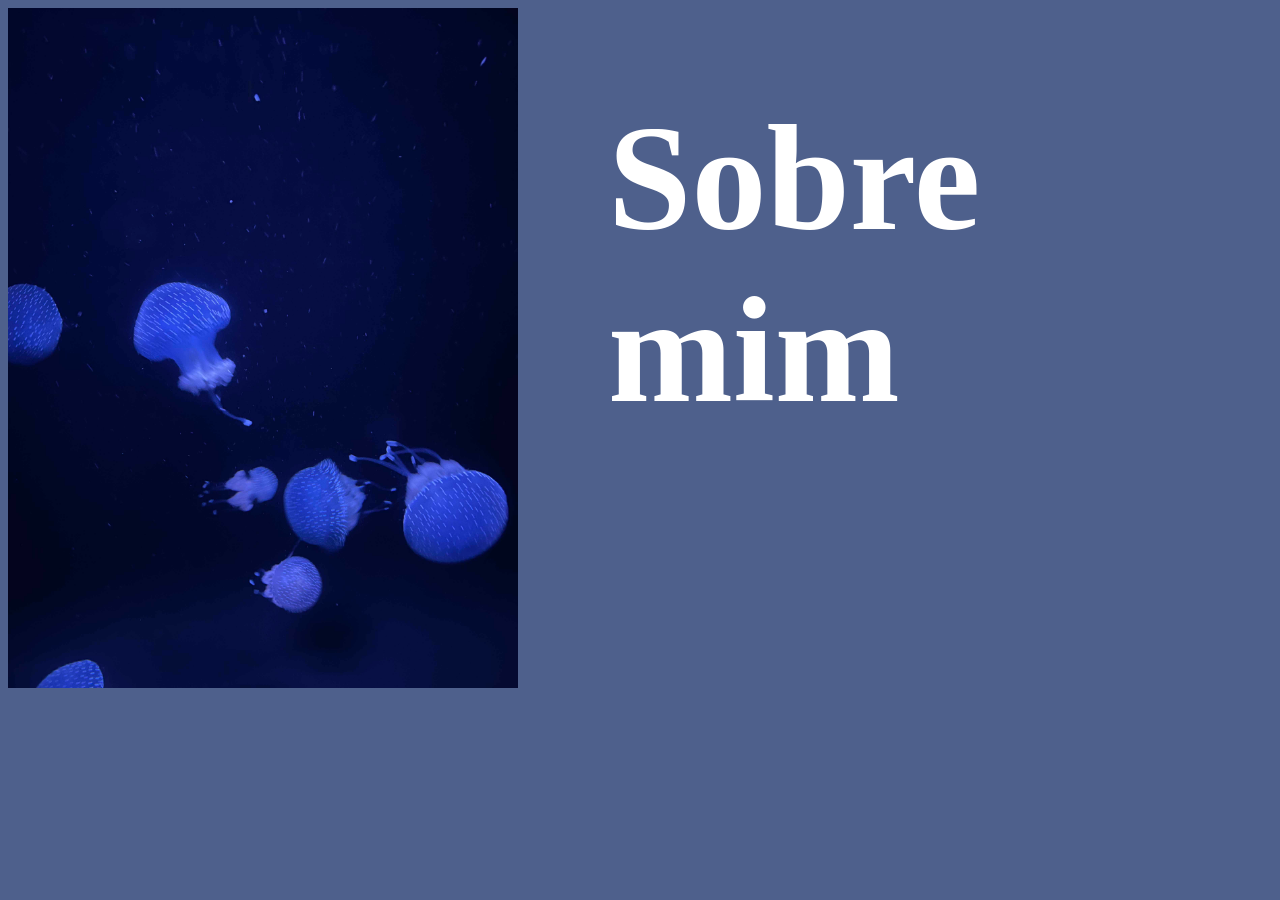
==== euuu.html @ 97936e05 "Add files via upload" ====
<!DOCTYPE html>
<html lang="pt=pt>
<head> 
    <title>Primeira Página</title>
        <meta charset="UTF-8">
        <link rel="stylesheet" href="euuu.css">
    </head>
        <body>  
        <div>
        <div>   
            <img src="IMG_7347.jpg" style="align-items: left; margin-top: 0px; height: 680px" />       
        </div>
        <div> 
            <h1> Sobre mim</h1>
        </div>
    </body>
    </html>
---- euuu.css ----
body { 
            background-color: rgb(78, 96, 140);
        }
               h1 { 
            font-family:Impact;
            color: rgb(255, 255, 255);
            font-size: 150px;
            margin-top: -600px;
            margin-left: 600px;
            text-align: left;
        }
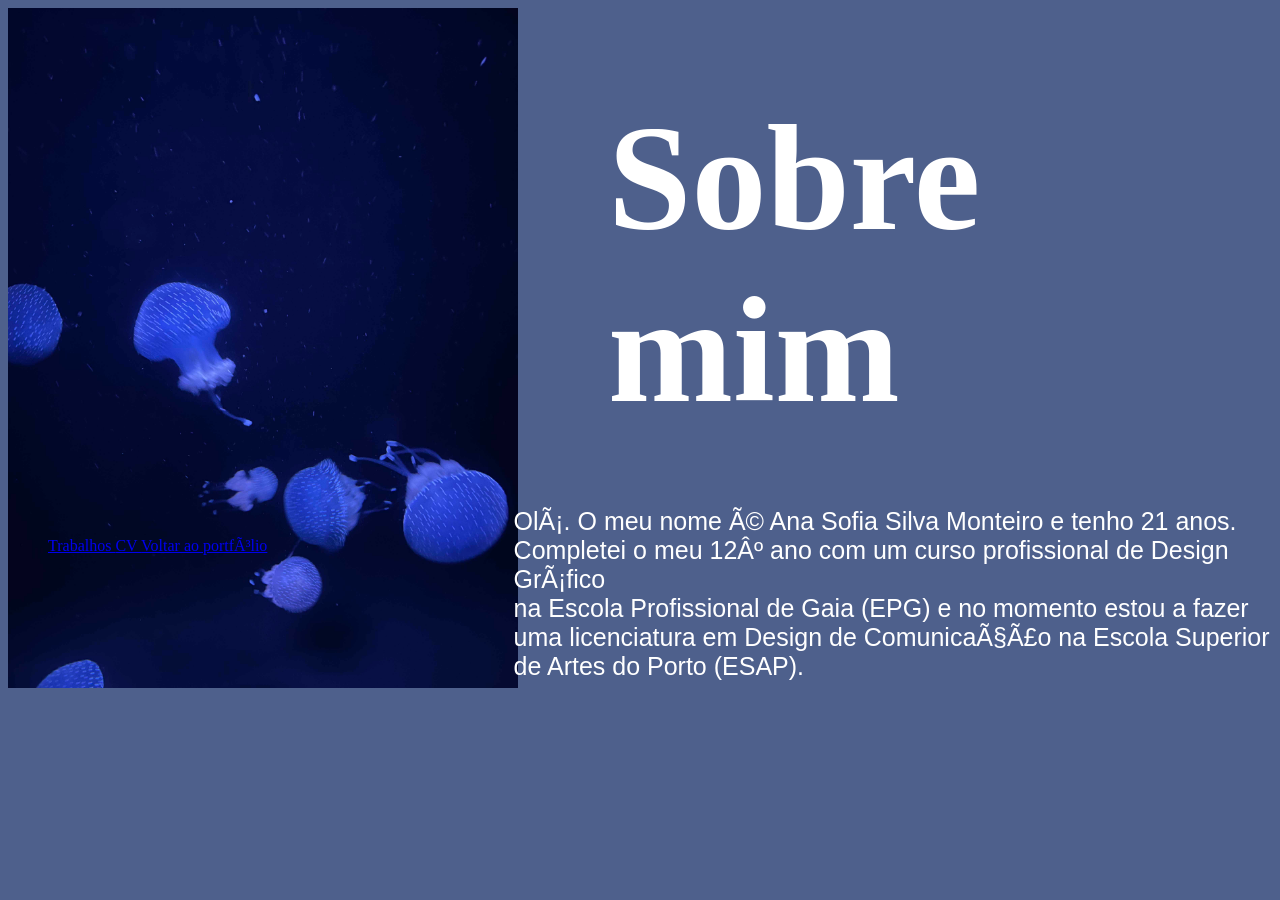
==== commit de1baf61: "cu" ====
--- a/euuu.html
+++ b/euuu.html
@@ -12,6 +12,12 @@
         </div>
         <div> 
             <h1> Sobre mim</h1>
+             <ul>
+                <a href="trabalhos.html"> Trabalhos </a>
+                <a href="curriculo.pdf"> CV </a>
+                <a href="index.pdf"> Voltar ao portfólio </a>
+             </ul>  
         </div>
+        <p> Olá. O meu nome é Ana Sofia Silva Monteiro e tenho 21 anos.<br>Completei o meu 12º ano com um curso profissional de Design Gráfico<br>na Escola Profissional de Gaia (EPG) e no momento estou a fazer uma licenciatura em Design de Comunicação na Escola Superior de Artes do Porto (ESAP).</p>
     </body>
     </html>
--- a/euuu.css
+++ b/euuu.css
@@ -1,4 +1,4 @@
-        body { 
+         body { 
             background-color: rgb(78, 96, 140);
         }
                h1 { 
@@ -8,4 +8,11 @@
             margin-top: -600px;
             margin-left: 600px;
             text-align: left;
-        }+        }
+        p { 
+            font-family: Helvetica;
+        color: white;
+        font-size: 25px;
+        margin-top: -5%;
+        margin-left: 40%;
+        }
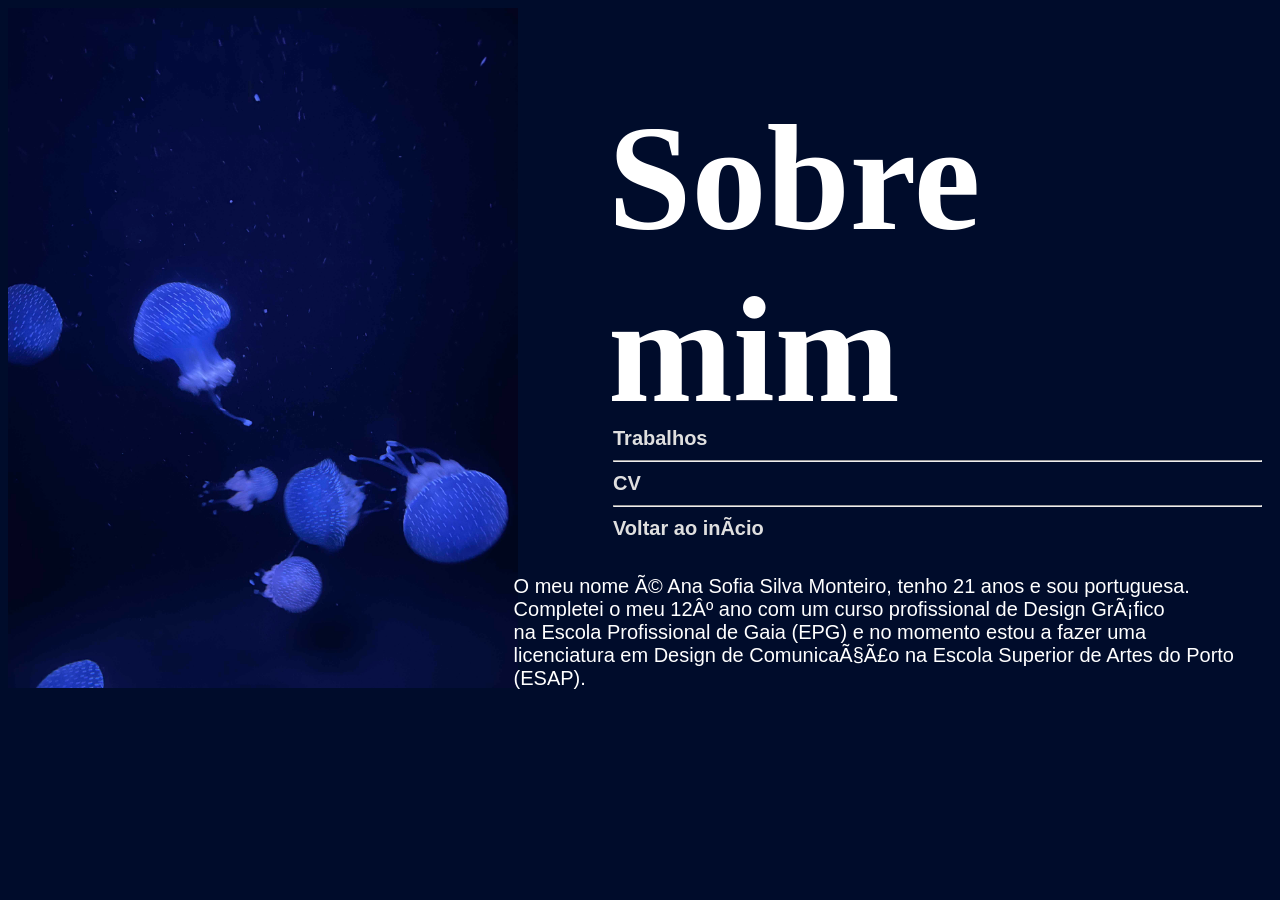
==== commit c30a53b8: "aaaaaaaa" ====
--- a/euuu.html
+++ b/euuu.html
@@ -13,11 +13,13 @@
         <div> 
             <h1> Sobre mim</h1>
              <ul>
-                <a href="trabalhos.html"> Trabalhos </a>
-                <a href="curriculo.pdf"> CV </a>
-                <a href="index.pdf"> Voltar ao portfólio </a>
+                <a href="trabalhos.html"><strong>Trabalhos</strong> </a>
+                <hr>
+                <a href="curriculo.pdf"><strong>CV</strong></a>
+                <hr>
+                <a href="index.html"><strong>Voltar ao início</strong> </a>
              </ul>  
         </div>
-        <p> Olá. O meu nome é Ana Sofia Silva Monteiro e tenho 21 anos.<br>Completei o meu 12º ano com um curso profissional de Design Gráfico<br>na Escola Profissional de Gaia (EPG) e no momento estou a fazer uma licenciatura em Design de Comunicação na Escola Superior de Artes do Porto (ESAP).</p>
+        <p> O meu nome é Ana Sofia Silva Monteiro, tenho 21 anos e sou portuguesa.<br>Completei o meu 12º ano com um curso profissional de Design Gráfico<br>na Escola Profissional de Gaia (EPG) e no momento estou a fazer uma<br>licenciatura em Design de Comunicação na Escola Superior de Artes do Porto (ESAP).</p>
     </body>
     </html>
--- a/euuu.css
+++ b/euuu.css
@@ -1,18 +1,37 @@
-         body { 
-            background-color: rgb(78, 96, 140);
-        }
-               h1 { 
-            font-family:Impact;
-            color: rgb(255, 255, 255);
-            font-size: 150px;
-            margin-top: -600px;
-            margin-left: 600px;
-            text-align: left;
-        }
-        p { 
-            font-family: Helvetica;
-        color: white;
-        font-size: 25px;
-        margin-top: -5%;
-        margin-left: 40%;
-        }
+         body {
+             background-color: rgb(0, 12, 43);
+         }
+
+         h1 {
+             font-family: Impact;
+             color: rgb(255, 255, 255);
+             font-size: 150px;
+             margin-top: -600px;
+             margin-left: 600px;
+             text-align: left;
+         }
+
+         ul {
+             text-align: left;
+             margin-top: -120px;
+             margin-left: 595px;
+             font-family: Arial;
+             font-size: 20px;
+             padding: 10px;
+         }
+
+         p {
+             font-family: Arial;
+             color: white;
+             font-size: 20px;
+             margin-top: 2%;
+             margin-left: 40%;
+         }
+
+        a {
+             list-style-type: none;
+             text-decoration: none;
+             color:rgb(223, 223, 223);
+         }
+
+    
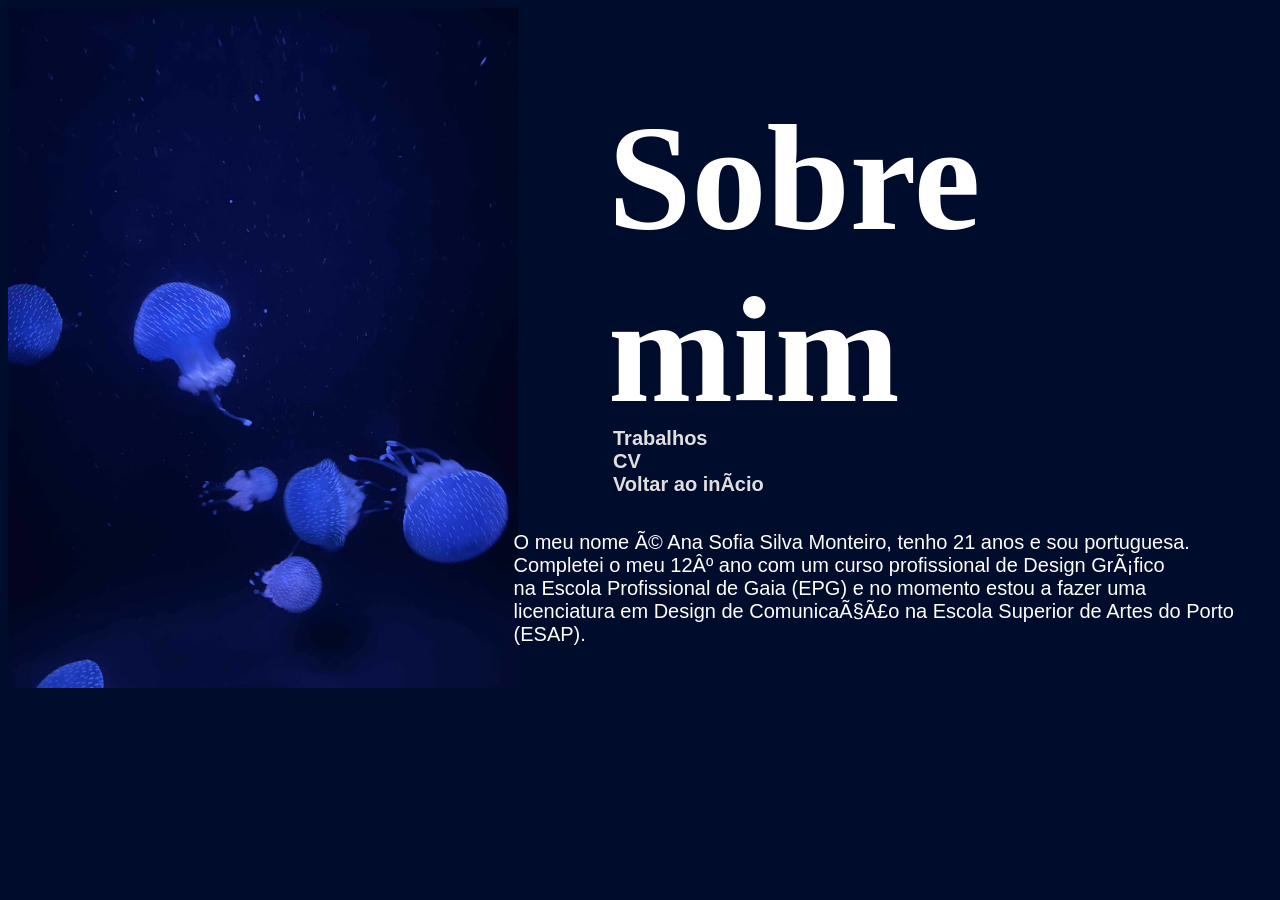
==== commit 6f78051a: "sim" ====
--- a/euuu.html
+++ b/euuu.html
@@ -14,9 +14,9 @@
             <h1> Sobre mim</h1>
              <ul>
                 <a href="trabalhos.html"><strong>Trabalhos</strong> </a>
-                <hr>
+                <br>
                 <a href="curriculo.pdf"><strong>CV</strong></a>
-                <hr>
+                <br>
                 <a href="index.html"><strong>Voltar ao início</strong> </a>
              </ul>  
         </div>
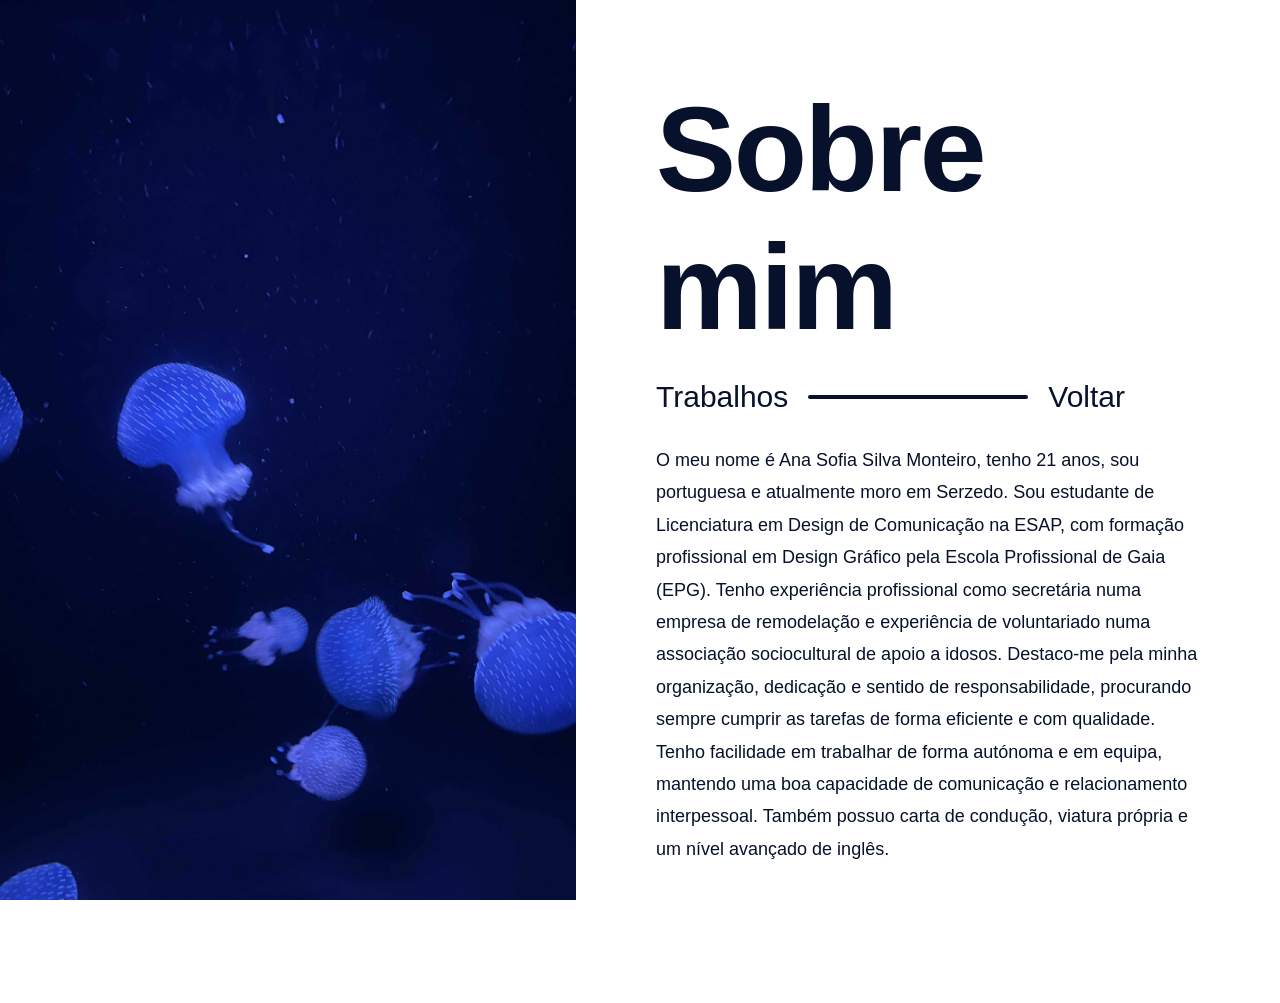
==== commit 4ba0fd1f: "yeppii" ====
--- a/euuu.html
+++ b/euuu.html
@@ -1,25 +1,27 @@
 <!DOCTYPE html>
-<html lang="pt=pt>
-<head> 
-    <title>Primeira Página</title>
-        <meta charset="UTF-8">
-        <link rel="stylesheet" href="euuu.css">
+<html lang="pt-pt">
+<head>
+    <meta charset="UTF-8">
+    <title>Sobre mim</title>
+    <link rel="stylesheet" href="euuu.css">
     </head>
-        <body>  
-        <div>
-        <div>   
-            <img src="IMG_7347.jpg" style="align-items: left; margin-top: 0px; height: 680px" />       
+<body>
+    <main class="about-hero">
+        <div class="left">
+            <img src="IMG_7347.jpg" alt="Imagem" />
         </div>
-        <div> 
-            <h1> Sobre mim</h1>
-             <ul>
-                <a href="trabalhos.html"><strong>Trabalhos</strong> </a>
-                <br>
-                <a href="curriculo.pdf"><strong>CV</strong></a>
-                <br>
-                <a href="index.html"><strong>Voltar ao início</strong> </a>
-             </ul>  
+        <div class="right">
+            <h1><strong>Sobre mim</strong></h1>
+            <div class="top-row">
+                <a class="nav-left" href="trabalhos.html">Trabalhos</a>
+                <span class="middle-line" aria-hidden="true"></span>
+                <a class="nav-right" href="index.html">Voltar</a>
+            </div>
+
+            <div class="content">
+                <p>O meu nome é Ana Sofia Silva Monteiro, tenho 21 anos, sou portuguesa e atualmente moro em Serzedo. Sou estudante de Licenciatura em Design de Comunicação na ESAP, com formação profissional em Design Gráfico pela Escola Profissional de Gaia (EPG). Tenho experiência profissional como secretária numa empresa de remodelação e experiência de voluntariado numa associação sociocultural de apoio a idosos. Destaco-me pela minha organização, dedicação e sentido de responsabilidade, procurando sempre cumprir as tarefas de forma eficiente e com qualidade. Tenho facilidade em trabalhar de forma autónoma e em equipa, mantendo uma boa capacidade de comunicação e relacionamento interpessoal. Também possuo carta de condução, viatura própria e um nível avançado de inglês.</p>
+            </div>
         </div>
-        <p> O meu nome é Ana Sofia Silva Monteiro, tenho 21 anos e sou portuguesa.<br>Completei o meu 12º ano com um curso profissional de Design Gráfico<br>na Escola Profissional de Gaia (EPG) e no momento estou a fazer uma<br>licenciatura em Design de Comunicação na Escola Superior de Artes do Porto (ESAP).</p>
-    </body>
-    </html>+    </main>
+</body>
+</html>
--- a/euuu.css
+++ b/euuu.css
@@ -1,37 +1,89 @@
-         body {
-             background-color: rgb(0, 12, 43);
-         }
+* {
+    box-sizing: border-box;
+}
 
-         h1 {
-             font-family: Impact;
-             color: rgb(255, 255, 255);
-             font-size: 150px;
-             margin-top: -600px;
-             margin-left: 600px;
-             text-align: left;
-         }
+body {
+    margin: 0;
+    font-family: 'Gill Sans', 'Gill Sans MT', Calibri, 'Trebuchet MS', sans-serif;
+    color: #06102a;
+}
 
-         ul {
-             text-align: left;
-             margin-top: -120px;
-             margin-left: 595px;
-             font-family: Arial;
-             font-size: 20px;
-             padding: 10px;
-         }
+.about-hero {
+    display: flex;
+    min-height: 100vh;
+}
 
-         p {
-             font-family: Arial;
-             color: white;
-             font-size: 20px;
-             margin-top: 2%;
-             margin-left: 40%;
-         }
+.about-hero .left {
+    width: 45%;
+    overflow: hidden;
+}
 
-        a {
-             list-style-type: none;
-             text-decoration: none;
-             color:rgb(223, 223, 223);
-         }
+.about-hero .left img {
+    width: 100%;
+    height: 100vh;
+    object-fit: cover;
+    display: block;
+}
+
+.about-hero .right {
+    width: 55%;
+    background: #ffffff;
+    padding: 80px 80px 120px 80px;
+}
+
+.about-hero h1 {
+    font-family: 'Gill Sans', 'Gill Sans MT', Calibri, 'Trebuchet MS', sans-serif;
+    font-size: 120px;
+    margin: 0;
+    color: #07112b;
+    letter-spacing: -0.02em;
+}
+
+.top-row {
+    display: flex;
+    align-items: center;
+    gap: 20px;
+    margin-top: 24px;
+    margin-bottom: 30px;
+}
+
+.top-row a {
+    color: #07112b;
+    text-decoration: none;
+    font-size: 30px;
+}
+
+.top-row a:hover {
+    color: #5fa8ff;
+}
+
+.middle-line {
+    flex: none;
+    width: 220px;
+    height: 4px;
+    background: #07112b;
+    border-radius: 2px;
+}
+
+.content p {
+    font-family: 'Gill Sans', 'Gill Sans MT', Calibri, 'Trebuchet MS', sans-serif;
+    color: #07112b;
+    font-size: 18px;
+    line-height: 1.8;
+    max-width: 760px;
+}
+
+@media (max-width: 900px) {
+    .about-hero { flex-direction: column; }
+    .about-hero .left, .about-hero .right { width: 100%; }
+    .about-hero .left img { height: 50vh; }
+    .about-hero h1 { font-size: 64px; }
+    .about-hero .right { padding: 32px; }
+    .middle-line { width: 120px; }
+}
+
+        a:hover {
+            color: #5fa8ff;
+        }
 
     
